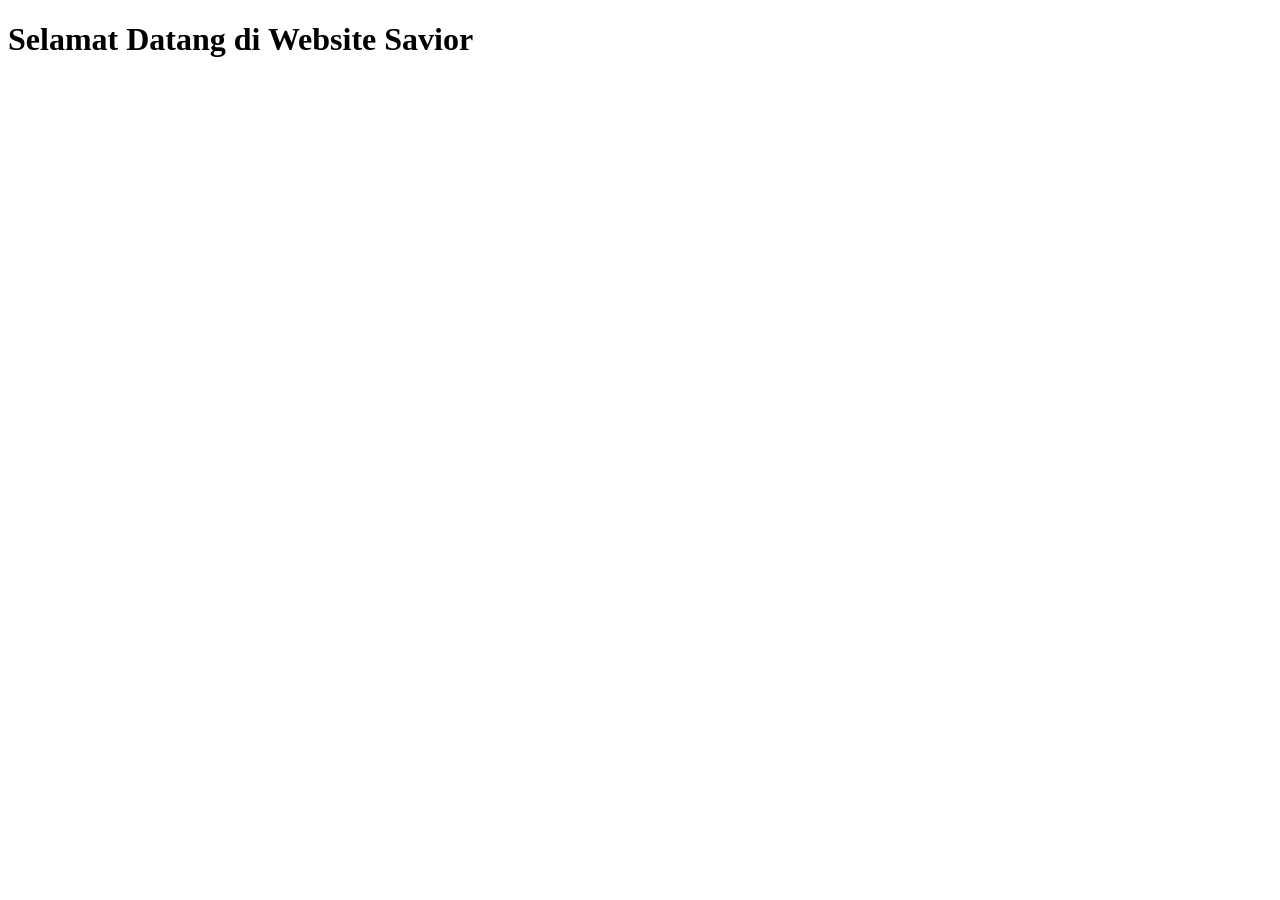
==== index.html @ 06c9cd60 "Add HTML content" ====
<!DOCTYPE html>
<html lang="id">
<head>
    <meta charset="UTF-8">
    <meta name="viewport" content="width=device-width, initial-scale=1.0">
    <title>Website Savior</title>
</head>
<body>

    <h1>Selamat Datang di Website Savior</h1>

</body>
</html>
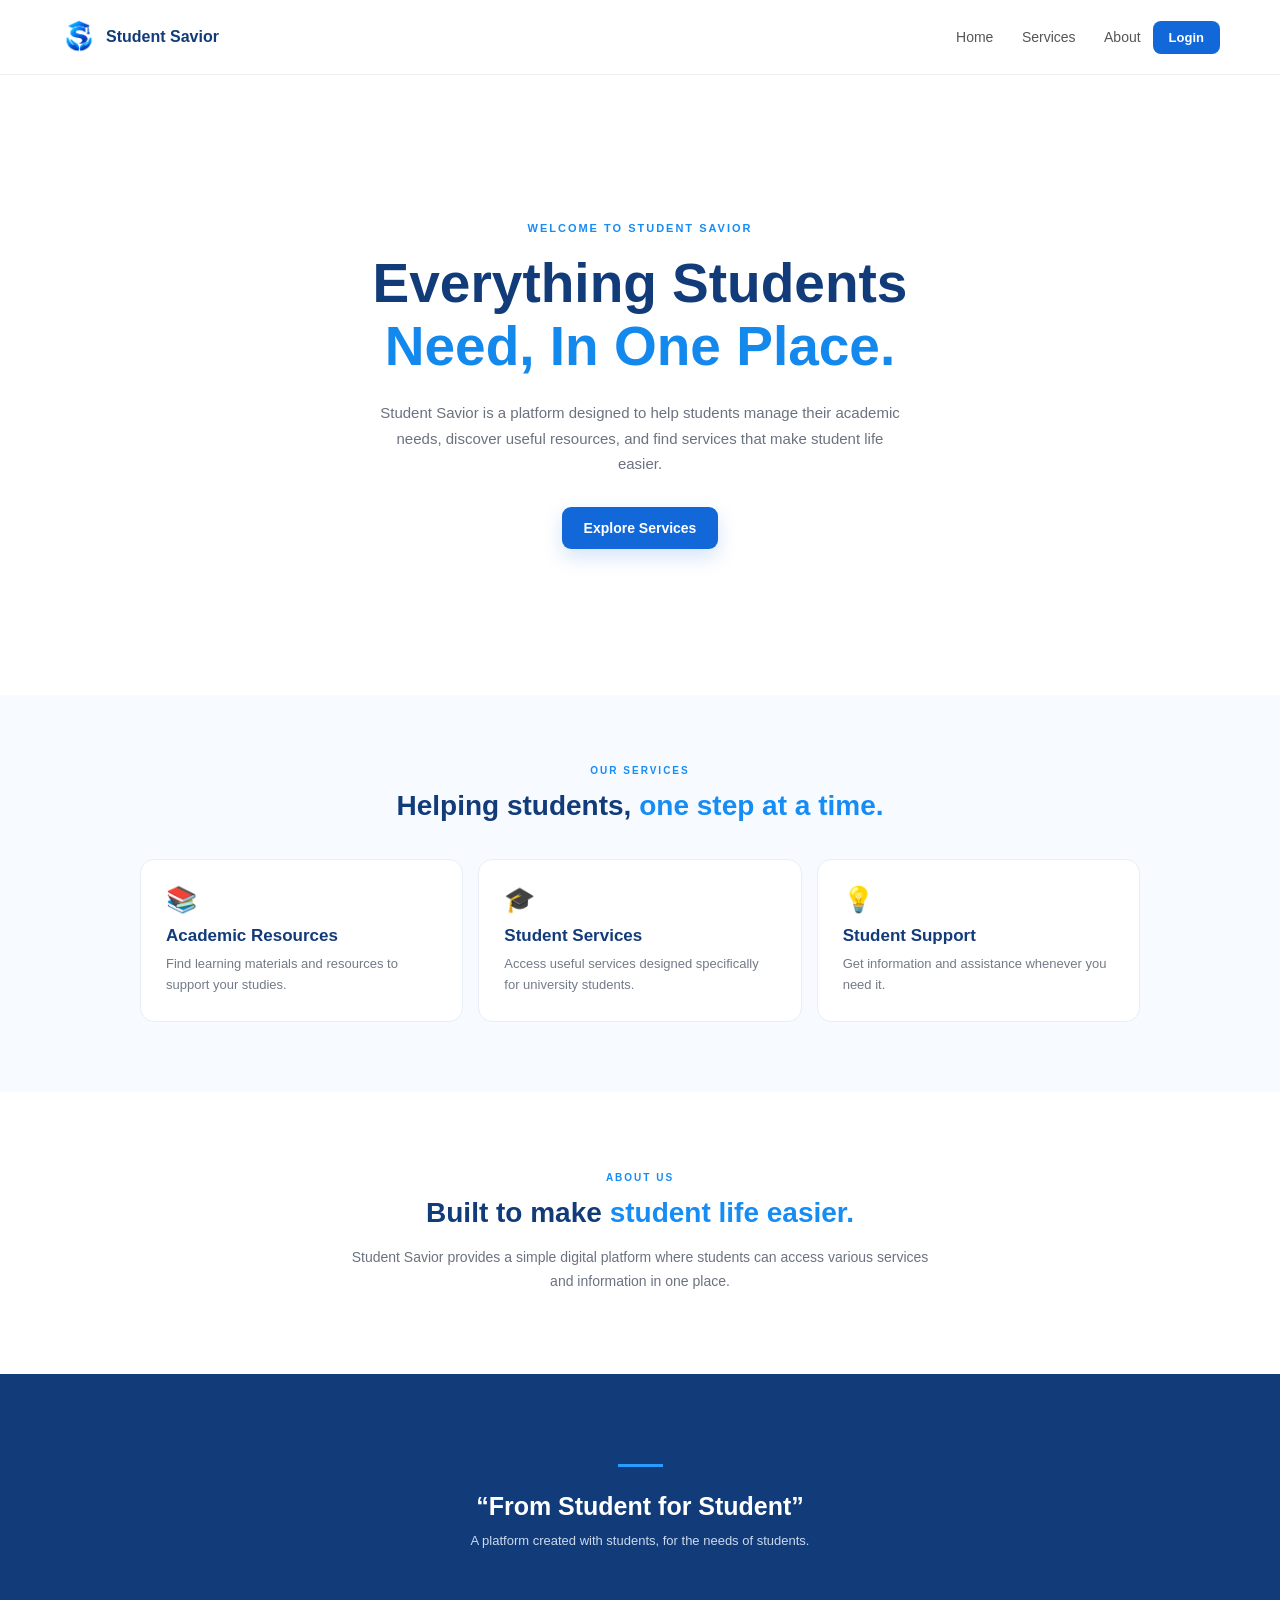
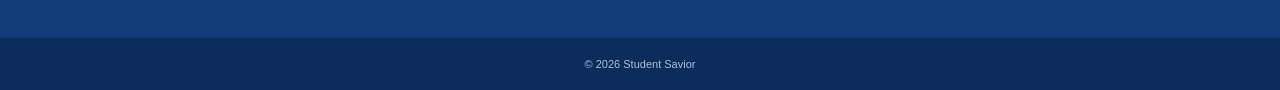
==== commit 0d8604e9: "Update project" ====
--- a/index.html
+++ b/index.html
@@ -1,13 +1,152 @@
 <!DOCTYPE html>
-<html lang="id">
+<html lang="en">
 <head>
     <meta charset="UTF-8">
     <meta name="viewport" content="width=device-width, initial-scale=1.0">
-    <title>Website Savior</title>
+
+    <title>Student Savior</title>
+
+    <link rel="stylesheet" href="style.css">
 </head>
+
 <body>
 
-    <h1>Selamat Datang di Website Savior</h1>
+    <!-- NAVBAR -->
+    <header class="navbar">
+
+        <div class="brand">
+            <img src="logo.png" alt="Student Savior Logo">
+            <span>Student Savior</span>
+        </div>
+
+        <nav>
+            <a href="#home">Home</a>
+            <a href="#services">Services</a>
+            <a href="#about">About</a>
+        </nav>
+
+        <a href="#" class="login-btn">Login</a>
+
+    </header>
+
+
+    <!-- HERO SECTION -->
+    <main id="home">
+
+        <section class="hero">
+
+            <div class="hero-content">
+
+                <p class="small-title">WELCOME TO STUDENT SAVIOR</p>
+
+                <h1>
+                    Everything Students
+                    <span>Need, In One Place.</span>
+                </h1>
+
+                <p class="description">
+                    Student Savior is a platform designed to help students
+                    manage their academic needs, discover useful resources,
+                    and find services that make student life easier.
+                </p>
+
+                <a href="#services" class="explore-btn">
+                    Explore Services
+                </a>
+
+            </div>
+
+        </section>
+
+
+        <!-- SERVICES -->
+        <section id="services" class="services">
+
+            <p class="section-label">OUR SERVICES</p>
+
+            <h2>
+                Helping students,
+                <span>one step at a time.</span>
+            </h2>
+
+            <div class="service-list">
+
+                <div class="service-card">
+                    <div class="icon">📚</div>
+                    <h3>Academic Resources</h3>
+                    <p>
+                        Find learning materials and resources
+                        to support your studies.
+                    </p>
+                </div>
+
+                <div class="service-card">
+                    <div class="icon">🎓</div>
+                    <h3>Student Services</h3>
+                    <p>
+                        Access useful services designed
+                        specifically for university students.
+                    </p>
+                </div>
+
+                <div class="service-card">
+                    <div class="icon">💡</div>
+                    <h3>Student Support</h3>
+                    <p>
+                        Get information and assistance
+                        whenever you need it.
+                    </p>
+                </div>
+
+            </div>
+
+        </section>
+
+
+        <!-- ABOUT -->
+        <section id="about" class="about">
+
+            <p class="section-label">ABOUT US</p>
+
+            <h2>
+                Built to make
+                <span>student life easier.</span>
+            </h2>
+
+            <p>
+                Student Savior provides a simple digital platform
+                where students can access various services and
+                information in one place.
+            </p>
+
+        </section>
+
+
+        <!-- QUOTE -->
+        <section class="quote">
+
+            <div class="quote-line"></div>
+
+            <h2>
+                “From Student for Student”
+            </h2>
+
+            <p>
+                A platform created with students,
+                for the needs of students.
+            </p>
+
+        </section>
+
+    </main>
+
+
+    <!-- FOOTER -->
+    <footer>
+
+        <p>© 2026 Student Savior</p>
+
+    </footer>
 
 </body>
 </html>
--- a/style.css
+++ b/style.css
@@ -0,0 +1,435 @@
+/* =========================
+   BASIC
+========================= */
+
+* {
+    margin: 0;
+    padding: 0;
+    box-sizing: border-box;
+}
+
+html {
+    scroll-behavior: smooth;
+}
+
+body {
+    font-family: Arial, Helvetica, sans-serif;
+    background: #ffffff;
+    color: #123b7a;
+}
+
+
+/* =========================
+   NAVBAR
+========================= */
+
+.navbar {
+    width: 100%;
+    height: 75px;
+
+    display: flex;
+    align-items: center;
+
+    padding: 0 20px;
+
+    border-bottom: 1px solid #eeeeee;
+
+    background: white;
+
+    position: sticky;
+    top: 0;
+    z-index: 100;
+}
+
+
+/* LOGO */
+
+.brand {
+    display: flex;
+    align-items: center;
+
+    gap: 8px;
+
+    flex: 1;
+}
+
+.brand img {
+    width: 38px;
+    height: 38px;
+
+    object-fit: contain;
+}
+
+.brand span {
+    font-size: 15px;
+    font-weight: 700;
+
+    color: #123b7a;
+
+    white-space: nowrap;
+}
+
+
+/* NAVIGATION */
+
+nav {
+    display: none;
+}
+
+nav a {
+    text-decoration: none;
+
+    color: #555;
+
+    font-size: 14px;
+
+    margin: 0 12px;
+
+    transition: 0.3s;
+}
+
+nav a:hover {
+    color: #087ff5;
+}
+
+
+/* LOGIN */
+
+.login-btn {
+    text-decoration: none;
+
+    background: #1268d9;
+
+    color: white;
+
+    padding: 9px 16px;
+
+    border-radius: 8px;
+
+    font-size: 13px;
+    font-weight: 600;
+
+    transition: 0.3s;
+}
+
+.login-btn:hover {
+    background: #0c54b5;
+}
+
+
+/* =========================
+   HERO
+========================= */
+
+.hero {
+    min-height: 620px;
+
+    display: flex;
+    align-items: center;
+    justify-content: center;
+
+    text-align: center;
+
+    padding: 70px 25px;
+}
+
+.hero-content {
+    max-width: 650px;
+}
+
+
+/* SMALL TITLE */
+
+.small-title {
+    font-size: 11px;
+
+    letter-spacing: 2px;
+
+    font-weight: 700;
+
+    color: #168cf5;
+
+    margin-bottom: 18px;
+}
+
+
+/* MAIN TITLE */
+
+.hero h1 {
+    font-size: 40px;
+
+    line-height: 1.15;
+
+    color: #123b7a;
+
+    margin-bottom: 22px;
+}
+
+.hero h1 span {
+    display: block;
+
+    color: #1388ed;
+}
+
+
+/* DESCRIPTION */
+
+.description {
+    color: #6b7280;
+
+    font-size: 15px;
+
+    line-height: 1.7;
+
+    max-width: 520px;
+
+    margin: auto;
+
+    margin-bottom: 30px;
+}
+
+
+/* BUTTON */
+
+.explore-btn {
+    display: inline-block;
+
+    text-decoration: none;
+
+    background: #1268d9;
+
+    color: white;
+
+    padding: 13px 22px;
+
+    border-radius: 9px;
+
+    font-size: 14px;
+
+    font-weight: 600;
+
+    box-shadow: 0 8px 20px rgba(18, 104, 217, 0.18);
+
+    transition: 0.3s;
+}
+
+.explore-btn:hover {
+    transform: translateY(-2px);
+
+    background: #0c54b5;
+}
+
+
+/* =========================
+   SERVICES
+========================= */
+
+.services {
+    background: #f7faff;
+
+    padding: 70px 25px;
+
+    text-align: center;
+}
+
+.section-label {
+    font-size: 10px;
+
+    letter-spacing: 2px;
+
+    font-weight: bold;
+
+    color: #168cf5;
+
+    margin-bottom: 12px;
+}
+
+.services h2,
+.about h2 {
+    font-size: 28px;
+
+    line-height: 1.3;
+
+    color: #123b7a;
+
+    margin-bottom: 35px;
+}
+
+.services h2 span,
+.about h2 span {
+    color: #168cf5;
+}
+
+
+/* SERVICE CARD */
+
+.service-list {
+    display: flex;
+
+    flex-direction: column;
+
+    gap: 15px;
+
+    max-width: 500px;
+
+    margin: auto;
+}
+
+.service-card {
+    background: white;
+
+    padding: 25px;
+
+    border-radius: 14px;
+
+    text-align: left;
+
+    border: 1px solid #e8eef7;
+
+    transition: 0.3s;
+}
+
+.service-card:hover {
+    transform: translateY(-3px);
+
+    box-shadow: 0 10px 25px rgba(0, 60, 130, 0.08);
+}
+
+.icon {
+    font-size: 25px;
+
+    margin-bottom: 12px;
+}
+
+.service-card h3 {
+    font-size: 17px;
+
+    color: #123b7a;
+
+    margin-bottom: 8px;
+}
+
+.service-card p {
+    font-size: 13px;
+
+    line-height: 1.6;
+
+    color: #737b88;
+}
+
+
+/* =========================
+   ABOUT
+========================= */
+
+.about {
+    padding: 80px 30px;
+
+    text-align: center;
+
+    max-width: 650px;
+
+    margin: auto;
+}
+
+.about h2 {
+    margin-bottom: 15px;
+}
+
+.about > p:last-child {
+    color: #6b7280;
+
+    font-size: 14px;
+
+    line-height: 1.7;
+}
+
+
+/* =========================
+   QUOTE
+========================= */
+
+.quote {
+    padding: 90px 25px;
+
+    text-align: center;
+
+    background: #123b7a;
+
+    color: white;
+}
+
+.quote-line {
+    width: 45px;
+    height: 3px;
+
+    background: #2b9cff;
+
+    margin: 0 auto 25px;
+}
+
+.quote h2 {
+    font-size: 25px;
+
+    font-weight: 600;
+
+    margin-bottom: 12px;
+}
+
+.quote p {
+    font-size: 13px;
+
+    color: #cbd9ec;
+}
+
+
+/* =========================
+   FOOTER
+========================= */
+
+footer {
+    text-align: center;
+
+    padding: 20px;
+
+    background: #0c2d5c;
+
+    color: #aebfd7;
+
+    font-size: 11px;
+}
+
+
+/* =========================
+   DESKTOP
+========================= */
+
+@media (min-width: 768px) {
+
+    .navbar {
+        padding: 0 60px;
+    }
+
+    nav {
+        display: block;
+    }
+
+    .brand span {
+        font-size: 16px;
+    }
+
+    .hero h1 {
+        font-size: 55px;
+    }
+
+    .service-list {
+        flex-direction: row;
+
+        max-width: 1000px;
+    }
+
+    .service-card {
+        flex: 1;
+    }
+
+}
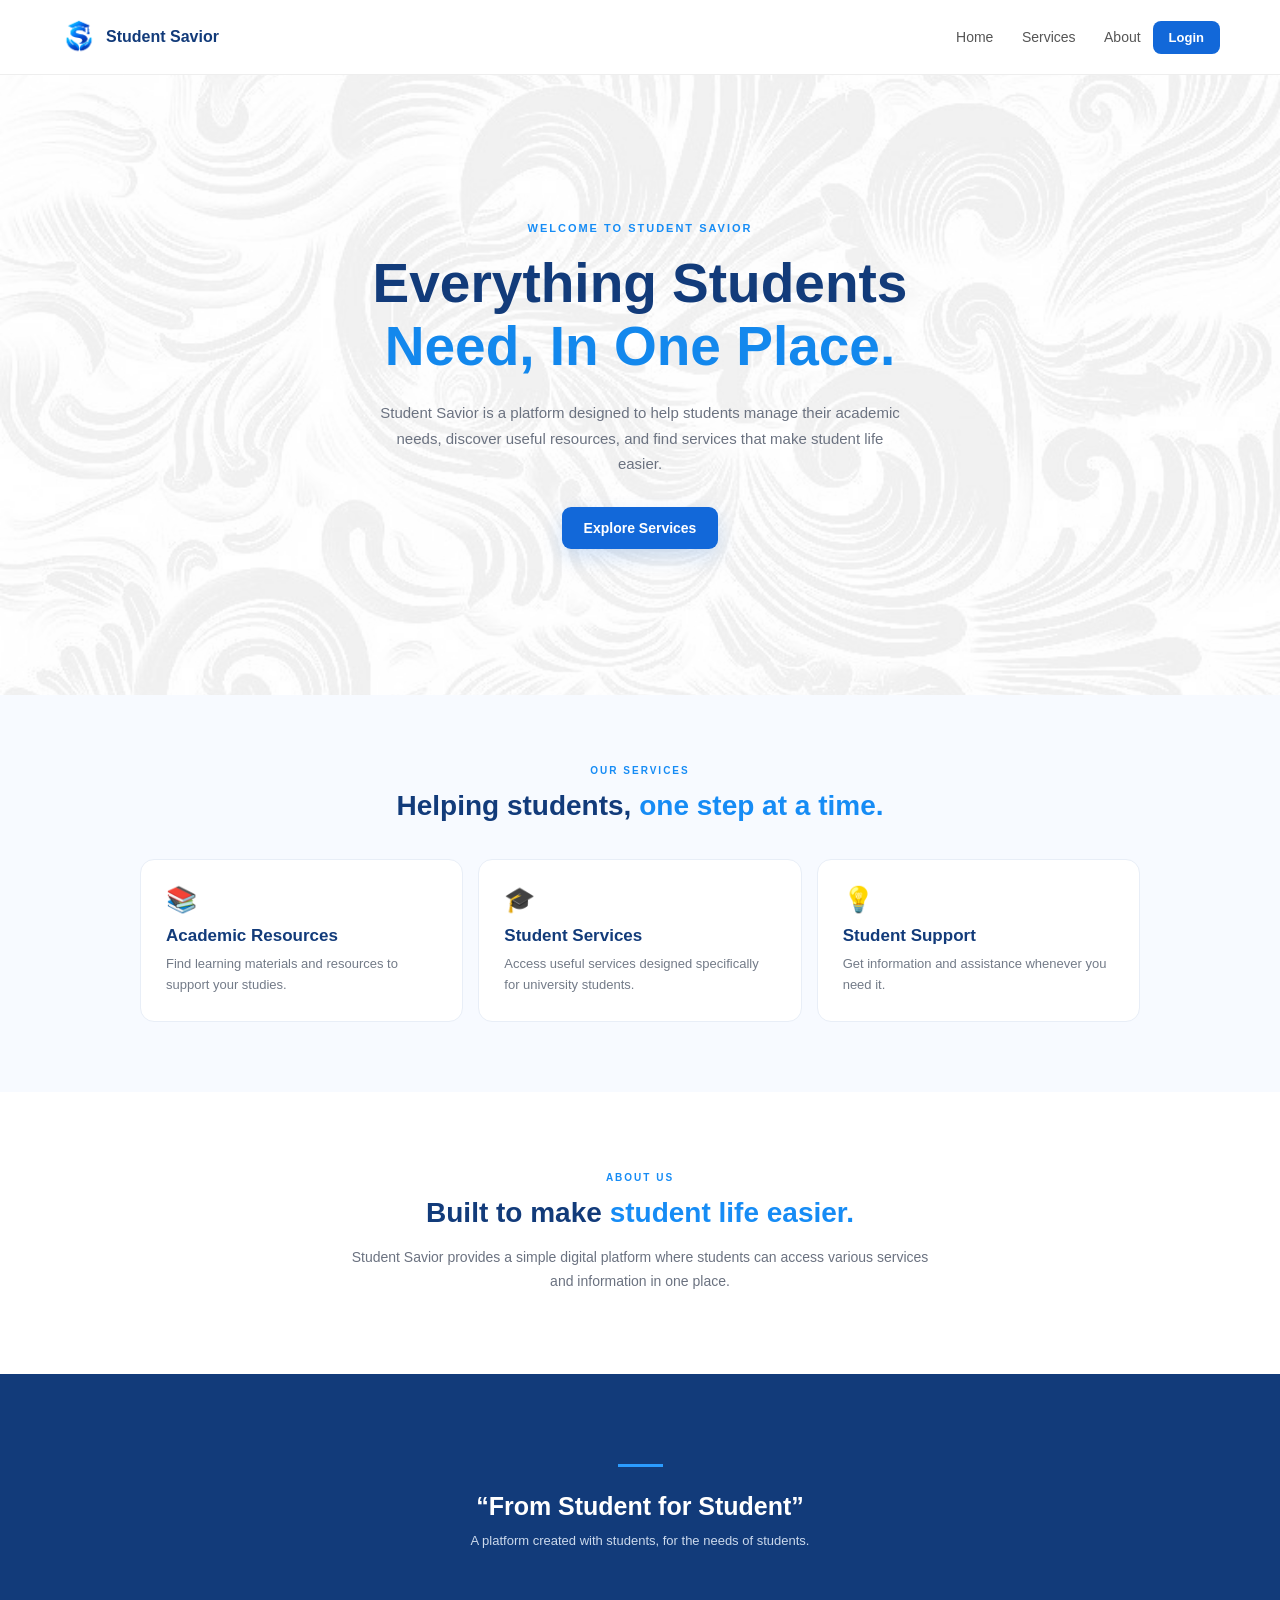
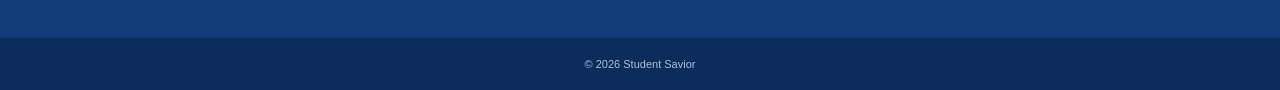
==== commit d08c3f7b: "Update project" ====
--- a/index.html
+++ b/index.html
@@ -6,7 +6,7 @@
 
     <title>Student Savior</title>
 
-    <link rel="stylesheet" href="style.css">
+    <link rel="stylesheet" href="style-responsive.css">
 </head>
 
 <body>
--- a/style-responsive.css
+++ b/style-responsive.css
@@ -0,0 +1,507 @@
+/* =========================
+   BASIC
+========================= */
+
+* {
+    margin: 0;
+    padding: 0;
+    box-sizing: border-box;
+}
+
+html {
+    scroll-behavior: smooth;
+}
+
+body {
+    font-family: Arial, Helvetica, sans-serif;
+    background: #ffffff;
+    color: #123b7a;
+}
+
+
+/* =========================
+   NAVBAR
+========================= */
+
+.navbar {
+    width: 100%;
+    height: 75px;
+
+    display: flex;
+    align-items: center;
+
+    padding: 0 20px;
+
+    border-bottom: 1px solid #eeeeee;
+
+    background: white;
+
+    position: sticky;
+    top: 0;
+    z-index: 100;
+}
+
+
+/* LOGO */
+
+.brand {
+    display: flex;
+    align-items: center;
+
+    gap: 8px;
+
+    flex: 1;
+}
+
+.brand img {
+    width: 38px;
+    height: 38px;
+
+    object-fit: contain;
+}
+
+.brand span {
+    font-size: 15px;
+    font-weight: 700;
+
+    color: #123b7a;
+
+    white-space: nowrap;
+}
+
+
+/* NAVIGATION */
+
+nav {
+    display: none;
+}
+
+nav a {
+    text-decoration: none;
+
+    color: #555;
+
+    font-size: 14px;
+
+    margin: 0 12px;
+
+    transition: 0.3s;
+}
+
+nav a:hover {
+    color: #087ff5;
+}
+
+
+/* LOGIN */
+
+.login-btn {
+    text-decoration: none;
+
+    background: #1268d9;
+
+    color: white;
+
+    padding: 9px 16px;
+
+    border-radius: 8px;
+
+    font-size: 13px;
+    font-weight: 600;
+
+    transition: 0.3s;
+}
+
+.login-btn:hover {
+    background: #0c54b5;
+}
+
+
+/* =========================
+   HERO
+========================= */
+
+.hero {
+    min-height: 620px;
+
+    display: flex;
+    align-items: center;
+    justify-content: center;
+
+    text-align: center;
+
+    padding: 70px 25px;
+
+    /* BACKGROUND FOTO */
+    background-image: url("background.jpg");
+    background-size: cover;
+    background-position: center;
+    background-repeat: no-repeat;
+
+    /* Untuk overlay */
+    position: relative;
+}
+
+/* Overlay putih agar tulisan tetap mudah dibaca */
+.hero::before {
+    content: "";
+
+    position: absolute;
+    inset: 0;
+
+    background: rgba(255, 255, 255, 0.70);
+}
+
+/* Konten berada di atas background */
+.hero-content {
+    max-width: 650px;
+
+    position: relative;
+    z-index: 1;
+}
+
+
+/* SMALL TITLE */
+
+.small-title {
+    font-size: 11px;
+
+    letter-spacing: 2px;
+
+    font-weight: 700;
+
+    color: #168cf5;
+
+    margin-bottom: 18px;
+}
+
+
+/* MAIN TITLE */
+
+.hero h1 {
+    font-size: 40px;
+
+    line-height: 1.15;
+
+    color: #123b7a;
+
+    margin-bottom: 22px;
+}
+
+.hero h1 span {
+    display: block;
+
+    color: #1388ed;
+}
+
+
+/* DESCRIPTION */
+
+.description {
+    color: #6b7280;
+
+    font-size: 15px;
+
+    line-height: 1.7;
+
+    max-width: 520px;
+
+    margin: auto;
+
+    margin-bottom: 30px;
+}
+
+
+/* BUTTON */
+
+.explore-btn {
+    display: inline-block;
+
+    text-decoration: none;
+
+    background: #1268d9;
+
+    color: white;
+
+    padding: 13px 22px;
+
+    border-radius: 9px;
+
+    font-size: 14px;
+
+    font-weight: 600;
+
+    box-shadow: 0 8px 20px rgba(18, 104, 217, 0.18);
+
+    transition: 0.3s;
+}
+
+.explore-btn:hover {
+    transform: translateY(-2px);
+
+    background: #0c54b5;
+}
+
+
+/* =========================
+   SERVICES
+========================= */
+
+.services {
+    background: #f7faff;
+
+    padding: 70px 25px;
+
+    text-align: center;
+}
+
+.section-label {
+    font-size: 10px;
+
+    letter-spacing: 2px;
+
+    font-weight: bold;
+
+    color: #168cf5;
+
+    margin-bottom: 12px;
+}
+
+.services h2,
+.about h2 {
+    font-size: 28px;
+
+    line-height: 1.3;
+
+    color: #123b7a;
+
+    margin-bottom: 35px;
+}
+
+.services h2 span,
+.about h2 span {
+    color: #168cf5;
+}
+
+
+/* SERVICE CARD */
+
+.service-list {
+    display: flex;
+
+    flex-direction: column;
+
+    gap: 15px;
+
+    max-width: 500px;
+
+    margin: auto;
+}
+
+.service-card {
+    background: white;
+
+    padding: 25px;
+
+    border-radius: 14px;
+
+    text-align: left;
+
+    border: 1px solid #e8eef7;
+
+    transition: 0.3s;
+}
+
+.service-card:hover {
+    transform: translateY(-3px);
+
+    box-shadow: 0 10px 25px rgba(0, 60, 130, 0.08);
+}
+
+.icon {
+    font-size: 25px;
+
+    margin-bottom: 12px;
+}
+
+.service-card h3 {
+    font-size: 17px;
+
+    color: #123b7a;
+
+    margin-bottom: 8px;
+}
+
+.service-card p {
+    font-size: 13px;
+
+    line-height: 1.6;
+
+    color: #737b88;
+}
+
+
+/* =========================
+   ABOUT
+========================= */
+
+.about {
+    padding: 80px 30px;
+
+    text-align: center;
+
+    max-width: 650px;
+
+    margin: auto;
+}
+
+.about h2 {
+    margin-bottom: 15px;
+}
+
+.about > p:last-child {
+    color: #6b7280;
+
+    font-size: 14px;
+
+    line-height: 1.7;
+}
+
+
+/* =========================
+   QUOTE
+========================= */
+
+.quote {
+    padding: 90px 25px;
+
+    text-align: center;
+
+    background: #123b7a;
+
+    color: white;
+}
+
+.quote-line {
+    width: 45px;
+    height: 3px;
+
+    background: #2b9cff;
+
+    margin: 0 auto 25px;
+}
+
+.quote h2 {
+    font-size: 25px;
+
+    font-weight: 600;
+
+    margin-bottom: 12px;
+}
+
+.quote p {
+    font-size: 13px;
+
+    color: #cbd9ec;
+}
+
+
+/* =========================
+   FOOTER
+========================= */
+
+footer {
+    text-align: center;
+
+    padding: 20px;
+
+    background: #0c2d5c;
+
+    color: #aebfd7;
+
+    font-size: 11px;
+}
+
+
+/* =========================
+   DESKTOP
+========================= */
+
+@media (min-width: 768px) {
+
+    .navbar {
+        padding: 0 60px;
+    }
+
+    nav {
+        display: block;
+    }
+
+    .brand span {
+        font-size: 16px;
+    }
+
+    .hero h1 {
+        font-size: 55px;
+    }
+
+    .service-list {
+        flex-direction: row;
+
+        max-width: 1000px;
+    }
+
+    .service-card {
+        flex: 1;
+    }
+
+}
+
+/* =========================
+   MOBILE
+========================= */
+
+@media (max-width: 767px) {
+
+    .navbar {
+        height: 68px;
+        padding: 0 16px;
+    }
+
+    .brand img {
+        width: 34px;
+        height: 34px;
+    }
+
+    .brand span {
+        font-size: 14px;
+    }
+
+    .hero {
+        min-height: 600px;
+        padding: 60px 20px;
+
+        background-position: center;
+    }
+
+    .hero h1 {
+        font-size: clamp(32px, 9vw, 42px);
+    }
+
+    .description {
+        font-size: 14px;
+        line-height: 1.6;
+    }
+
+    .explore-btn {
+        padding: 12px 20px;
+    }
+
+    .service-card {
+        padding: 21px;
+    }
+
+    .quote h2 {
+        font-size: clamp(21px, 6vw, 26px);
+    }
+}
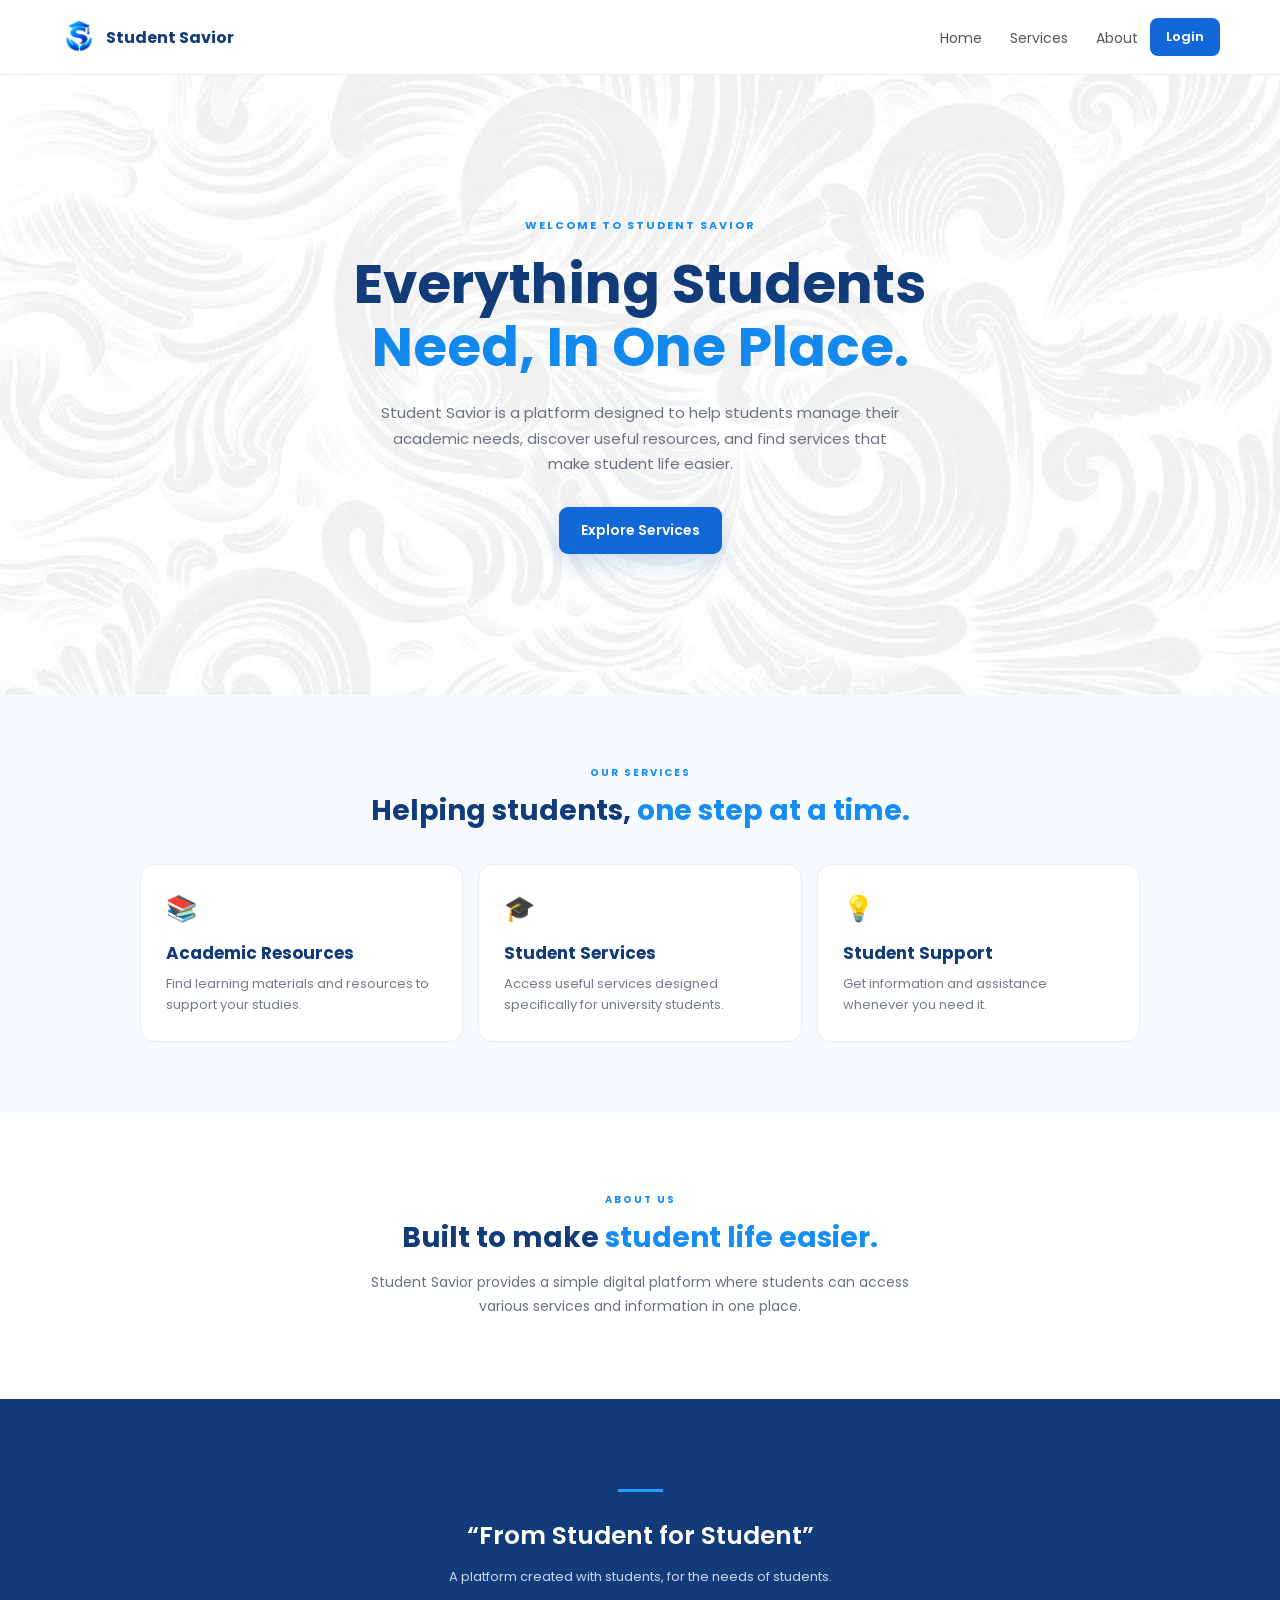
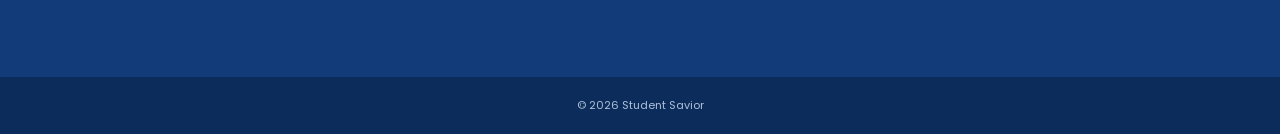
==== commit 68eb60f1: "Update project" ====
--- a/index.html
+++ b/index.html
@@ -5,6 +5,11 @@
     <meta name="viewport" content="width=device-width, initial-scale=1.0">
 
     <title>Student Savior</title>
+
+    <link rel="preconnect" href="https://fonts.googleapis.com">
+    <link rel="preconnect" href="https://fonts.gstatic.com" crossorigin>
+
+    <link href="https://fonts.googleapis.com/css2?family=Poppins:wght@400;500;600;700&display=swap" rel="stylesheet">
 
     <link rel="stylesheet" href="style-responsive.css">
 </head>
--- a/style-responsive.css
+++ b/style-responsive.css
@@ -13,7 +13,7 @@
 }
 
 body {
-    font-family: Arial, Helvetica, sans-serif;
+    font-family: 'Poppins', Arial;
     background: #ffffff;
     color: #123b7a;
 }
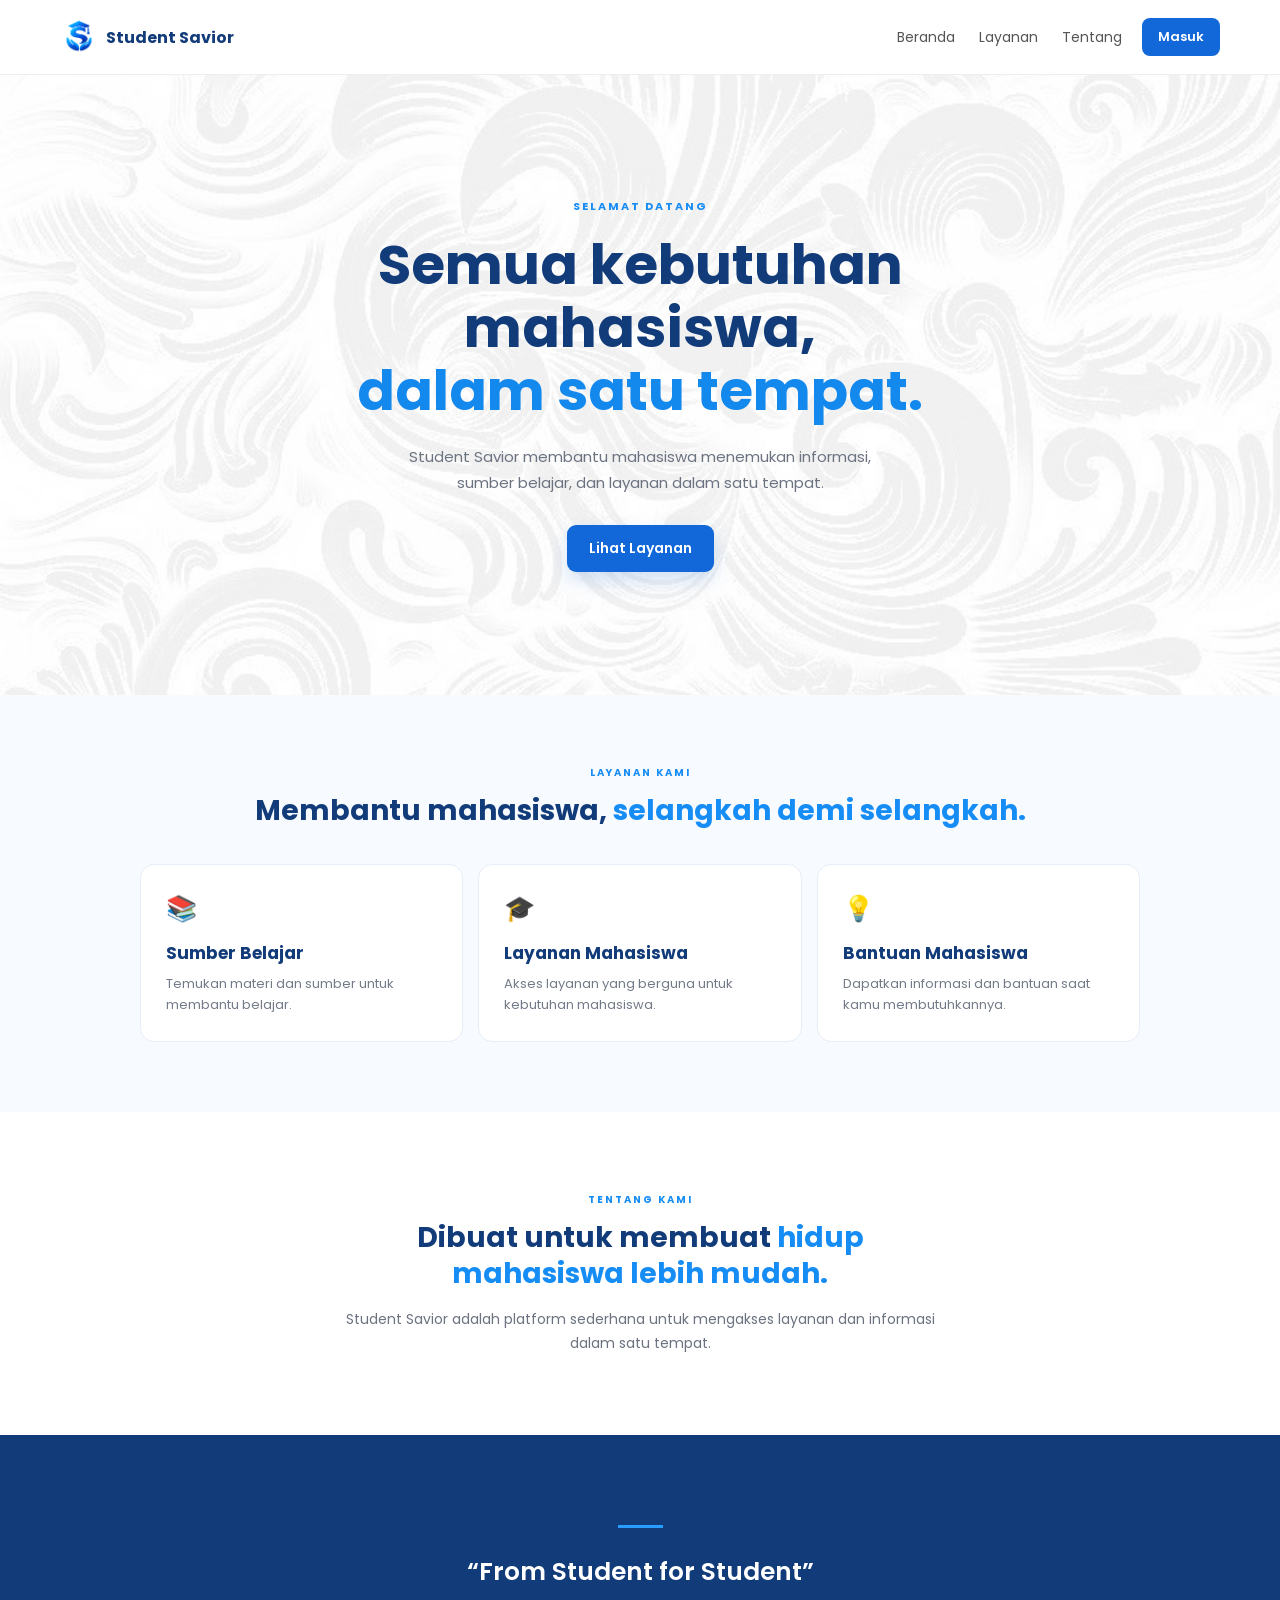
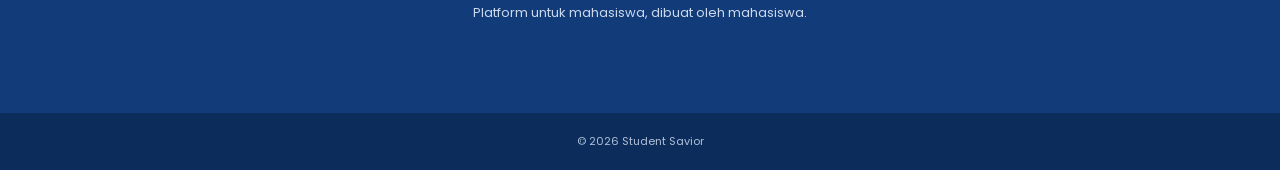
==== commit 703b98fe: "Update project" ====
--- a/index.html
+++ b/index.html
@@ -1,5 +1,5 @@
 <!DOCTYPE html>
-<html lang="en">
+<html lang="id">
 <head>
     <meta charset="UTF-8">
     <meta name="viewport" content="width=device-width, initial-scale=1.0">
@@ -11,7 +11,7 @@
 
     <link href="https://fonts.googleapis.com/css2?family=Poppins:wght@400;500;600;700&display=swap" rel="stylesheet">
 
-    <link rel="stylesheet" href="style-responsive.css">
+    <link rel="stylesheet" href="style.css">
 </head>
 
 <body>
@@ -24,13 +24,18 @@
             <span>Student Savior</span>
         </div>
 
-        <nav>
-            <a href="#home">Home</a>
-            <a href="#services">Services</a>
-            <a href="#about">About</a>
+        <button class="menu-btn" aria-label="Buka menu" aria-expanded="false">
+            <span></span>
+            <span></span>
+            <span></span>
+        </button>
+
+        <nav id="nav-menu">
+            <a href="#home">Beranda</a>
+            <a href="#services">Layanan</a>
+            <a href="#about">Tentang</a>
+            <a href="#" class="login-btn">Masuk</a>
         </nav>
-
-        <a href="#" class="login-btn">Login</a>
 
     </header>
 
@@ -42,21 +47,21 @@
 
             <div class="hero-content">
 
-                <p class="small-title">WELCOME TO STUDENT SAVIOR</p>
+                <p class="small-title">SELAMAT DATANG</p>
 
                 <h1>
-                    Everything Students
-                    <span>Need, In One Place.</span>
+                    Semua kebutuhan mahasiswa,
+                    <span>dalam satu tempat.</span>
                 </h1>
 
                 <p class="description">
-                    Student Savior is a platform designed to help students
-                    manage their academic needs, discover useful resources,
-                    and find services that make student life easier.
+                    Student Savior membantu mahasiswa
+                    menemukan informasi, sumber belajar,
+                    dan layanan dalam satu tempat.
                 </p>
 
                 <a href="#services" class="explore-btn">
-                    Explore Services
+                    Lihat Layanan
                 </a>
 
             </div>
@@ -67,39 +72,39 @@
         <!-- SERVICES -->
         <section id="services" class="services">
 
-            <p class="section-label">OUR SERVICES</p>
+            <p class="section-label">LAYANAN KAMI</p>
 
             <h2>
-                Helping students,
-                <span>one step at a time.</span>
+                Membantu mahasiswa,
+                <span>selangkah demi selangkah.</span>
             </h2>
 
             <div class="service-list">
 
                 <div class="service-card">
                     <div class="icon">📚</div>
-                    <h3>Academic Resources</h3>
+                    <h3>Sumber Belajar</h3>
                     <p>
-                        Find learning materials and resources
-                        to support your studies.
+                        Temukan materi dan sumber
+                        untuk membantu belajar.
                     </p>
                 </div>
 
                 <div class="service-card">
                     <div class="icon">🎓</div>
-                    <h3>Student Services</h3>
+                    <h3>Layanan Mahasiswa</h3>
                     <p>
-                        Access useful services designed
-                        specifically for university students.
+                        Akses layanan yang berguna
+                        untuk kebutuhan mahasiswa.
                     </p>
                 </div>
 
                 <div class="service-card">
                     <div class="icon">💡</div>
-                    <h3>Student Support</h3>
+                    <h3>Bantuan Mahasiswa</h3>
                     <p>
-                        Get information and assistance
-                        whenever you need it.
+                        Dapatkan informasi dan bantuan
+                        saat kamu membutuhkannya.
                     </p>
                 </div>
 
@@ -111,17 +116,17 @@
         <!-- ABOUT -->
         <section id="about" class="about">
 
-            <p class="section-label">ABOUT US</p>
+            <p class="section-label">TENTANG KAMI</p>
 
             <h2>
-                Built to make
-                <span>student life easier.</span>
+                Dibuat untuk membuat
+                <span>hidup mahasiswa lebih mudah.</span>
             </h2>
 
             <p>
-                Student Savior provides a simple digital platform
-                where students can access various services and
-                information in one place.
+                Student Savior adalah platform sederhana
+                untuk mengakses layanan dan informasi
+                dalam satu tempat.
             </p>
 
         </section>
@@ -137,8 +142,8 @@
             </h2>
 
             <p>
-                A platform created with students,
-                for the needs of students.
+                Platform untuk mahasiswa,
+                dibuat oleh mahasiswa.
             </p>
 
         </section>
@@ -153,5 +158,22 @@
 
     </footer>
 
+    <script>
+        const menuBtn = document.querySelector('.menu-btn');
+        const navMenu = document.querySelector('#nav-menu');
+
+        menuBtn.addEventListener('click', () => {
+            const isOpen = navMenu.classList.toggle('show');
+            menuBtn.setAttribute('aria-expanded', isOpen);
+        });
+
+        navMenu.querySelectorAll('a').forEach(link => {
+            link.addEventListener('click', () => {
+                navMenu.classList.remove('show');
+                menuBtn.setAttribute('aria-expanded', 'false');
+            });
+        });
+    </script>
+
 </body>
 </html>
--- a/style.css
+++ b/style.css
@@ -0,0 +1,626 @@
+/* =========================
+   BASIC
+========================= */
+
+* {
+    margin: 0;
+    padding: 0;
+    box-sizing: border-box;
+}
+
+html {
+    scroll-behavior: smooth;
+}
+
+body {
+    font-family: 'Poppins', sans-serif;
+    background: #ffffff;
+    color: #123b7a;
+}
+
+
+/* =========================
+   NAVBAR
+========================= */
+
+/* HAMBURGER MENU */
+.menu-btn {
+    display: none;
+    border: none;
+    background: transparent;
+    cursor: pointer;
+    padding: 6px;
+}
+
+.menu-btn span {
+    display: block;
+    width: 24px;
+    height: 2px;
+    background: #123b7a;
+    margin: 5px 0;
+    border-radius: 2px;
+}
+
+
+
+.navbar {
+    width: 100%;
+    height: 75px;
+
+    display: flex;
+    align-items: center;
+
+    padding: 0 20px;
+
+    border-bottom: 1px solid #eeeeee;
+
+    background: white;
+
+    position: sticky;
+    top: 0;
+    z-index: 100;
+}
+
+
+/* LOGO */
+
+.brand {
+    display: flex;
+    align-items: center;
+
+    gap: 8px;
+
+    flex: 1;
+}
+
+.brand img {
+    width: 38px;
+    height: 38px;
+
+    object-fit: contain;
+}
+
+.brand span {
+    font-size: 15px;
+    font-weight: 700;
+
+    color: #123b7a;
+
+    white-space: nowrap;
+}
+
+
+/* NAVIGATION */
+
+nav {
+    display: none;
+}
+
+nav a {
+    text-decoration: none;
+
+    color: #555;
+
+    font-size: 14px;
+
+    margin: 0 12px;
+
+    transition: 0.3s;
+}
+
+nav a:hover {
+    color: #087ff5;
+}
+
+
+/* LOGIN */
+
+.login-btn {
+    text-decoration: none;
+
+    background: #1268d9;
+
+    color: white;
+
+    padding: 9px 16px;
+
+    border-radius: 8px;
+
+    font-size: 13px;
+    font-weight: 600;
+
+    transition: 0.3s;
+}
+
+.login-btn:hover {
+    background: #0c54b5;
+}
+
+
+/* =========================
+   HERO
+========================= */
+
+.hero {
+    min-height: 620px;
+
+    display: flex;
+    align-items: center;
+    justify-content: center;
+
+    text-align: center;
+
+    padding: 70px 25px;
+
+    /* BACKGROUND FOTO */
+    background-image: url("background.jpg");
+    background-size: cover;
+    background-position: center;
+    background-repeat: no-repeat;
+
+    /* Untuk overlay */
+    position: relative;
+}
+
+/* Overlay putih agar tulisan tetap mudah dibaca */
+.hero::before {
+    content: "";
+
+    position: absolute;
+    inset: 0;
+
+    background: rgba(255, 255, 255, 0.70);
+}
+
+/* Konten berada di atas background */
+.hero-content {
+    max-width: 650px;
+
+    position: relative;
+    z-index: 1;
+}
+
+
+/* SMALL TITLE */
+
+.small-title {
+    font-size: 11px;
+
+    letter-spacing: 2px;
+
+    font-weight: 700;
+
+    color: #168cf5;
+
+    margin-bottom: 18px;
+}
+
+
+/* MAIN TITLE */
+
+.hero h1 {
+    font-size: 40px;
+
+    line-height: 1.15;
+
+    color: #123b7a;
+
+    margin-bottom: 22px;
+}
+
+.hero h1 span {
+    display: block;
+
+    color: #1388ed;
+}
+
+
+/* DESCRIPTION */
+
+.description {
+    color: #6b7280;
+
+    font-size: 15px;
+
+    line-height: 1.7;
+
+    max-width: 520px;
+
+    margin: auto;
+
+    margin-bottom: 30px;
+}
+
+
+/* BUTTON */
+
+.explore-btn {
+    display: inline-block;
+
+    text-decoration: none;
+
+    background: #1268d9;
+
+    color: white;
+
+    padding: 13px 22px;
+
+    border-radius: 9px;
+
+    font-size: 14px;
+
+    font-weight: 600;
+
+    box-shadow: 0 8px 20px rgba(18, 104, 217, 0.18);
+
+    transition: 0.3s;
+}
+
+.explore-btn:hover {
+    transform: translateY(-2px);
+
+    background: #0c54b5;
+}
+
+
+/* =========================
+   SERVICES
+========================= */
+
+.services {
+    background: #f7faff;
+
+    padding: 70px 25px;
+
+    text-align: center;
+}
+
+.section-label {
+    font-size: 10px;
+
+    letter-spacing: 2px;
+
+    font-weight: bold;
+
+    color: #168cf5;
+
+    margin-bottom: 12px;
+}
+
+.services h2,
+.about h2 {
+    font-size: 28px;
+
+    line-height: 1.3;
+
+    color: #123b7a;
+
+    margin-bottom: 35px;
+}
+
+.services h2 span,
+.about h2 span {
+    color: #168cf5;
+}
+
+
+/* SERVICE CARD */
+
+.service-list {
+    display: flex;
+
+    flex-direction: column;
+
+    gap: 15px;
+
+    max-width: 500px;
+
+    margin: auto;
+}
+
+.service-card {
+    background: white;
+
+    padding: 25px;
+
+    border-radius: 14px;
+
+    text-align: left;
+
+    border: 1px solid #e8eef7;
+
+    transition: 0.3s;
+}
+
+.service-card:hover {
+    transform: translateY(-3px);
+
+    box-shadow: 0 10px 25px rgba(0, 60, 130, 0.08);
+}
+
+.icon {
+    font-size: 25px;
+
+    margin-bottom: 12px;
+}
+
+.service-card h3 {
+    font-size: 17px;
+
+    color: #123b7a;
+
+    margin-bottom: 8px;
+}
+
+.service-card p {
+    font-size: 13px;
+
+    line-height: 1.6;
+
+    color: #737b88;
+}
+
+
+/* =========================
+   ABOUT
+========================= */
+
+.about {
+    padding: 80px 30px;
+
+    text-align: center;
+
+    max-width: 650px;
+
+    margin: auto;
+}
+
+.about h2 {
+    margin-bottom: 15px;
+}
+
+.about > p:last-child {
+    color: #6b7280;
+
+    font-size: 14px;
+
+    line-height: 1.7;
+}
+
+
+/* =========================
+   QUOTE
+========================= */
+
+.quote {
+    padding: 90px 25px;
+
+    text-align: center;
+
+    background: #123b7a;
+
+    color: white;
+}
+
+.quote-line {
+    width: 45px;
+    height: 3px;
+
+    background: #2b9cff;
+
+    margin: 0 auto 25px;
+}
+
+.quote h2 {
+    font-size: 25px;
+
+    font-weight: 600;
+
+    margin-bottom: 12px;
+}
+
+.quote p {
+    font-size: 13px;
+
+    color: #cbd9ec;
+}
+
+
+/* =========================
+   FOOTER
+========================= */
+
+footer {
+    text-align: center;
+
+    padding: 20px;
+
+    background: #0c2d5c;
+
+    color: #aebfd7;
+
+    font-size: 11px;
+}
+
+
+/* =========================
+   DESKTOP
+========================= */
+
+@media (min-width: 768px) {
+
+    .navbar {
+        padding: 0 60px;
+    }
+
+
+    .menu-btn {
+        display: none;
+    }
+
+    nav {
+        display: flex;
+        align-items: center;
+    }
+
+    nav .login-btn {
+        display: inline-block;
+        margin-left: 8px;
+        margin-right: 0;
+    }
+
+
+    .brand span {
+        font-size: 16px;
+    }
+
+    .hero h1 {
+        font-size: 55px;
+    }
+
+    .service-list {
+        flex-direction: row;
+
+        max-width: 1000px;
+    }
+
+    .service-card {
+        flex: 1;
+    }
+
+}
+
+/* =========================
+   MOBILE
+========================= */
+
+@media (max-width: 767px) {
+
+    .navbar {
+        height: 68px;
+        padding: 0 16px;
+    }
+
+    .menu-btn {
+        display: block;
+    }
+
+    nav {
+        display: none;
+        position: absolute;
+        top: 68px;
+        left: 16px;
+        right: 16px;
+        background: white;
+        padding: 10px 0;
+        border: 1px solid #eeeeee;
+        border-radius: 10px;
+        box-shadow: 0 8px 20px rgba(0, 0, 0, 0.08);
+    }
+
+    nav.show {
+        display: flex;
+        flex-direction: column;
+    }
+
+    nav a {
+        display: block;
+        margin: 0;
+        padding: 11px 18px;
+        font-size: 14px;
+    }
+
+    nav .login-btn {
+        display: block;
+        margin: 6px 12px;
+        text-align: center;
+    }
+
+
+    .brand img {
+        width: 34px;
+        height: 34px;
+    }
+
+    .brand span {
+        font-size: 14px;
+    }
+
+    .hero {
+        min-height: 600px;
+        padding: 60px 20px;
+
+        background-position: center;
+    }
+
+    .hero h1 {
+        font-size: clamp(32px, 9vw, 42px);
+    }
+
+    .description {
+        font-size: 14px;
+        line-height: 1.6;
+    }
+
+    .explore-btn {
+        padding: 12px 20px;
+    }
+
+    .service-card {
+        padding: 21px;
+    }
+
+    .quote h2 {
+        font-size: clamp(21px, 6vw, 26px);
+    }
+}
+
+/* ===== HAMBURGER FINAL ===== */
+@media (max-width: 767px) {
+    .menu-btn {
+        display: flex !important;
+        flex-direction: column;
+        justify-content: center;
+        align-items: center;
+        width: 42px;
+        height: 42px;
+        border: 0;
+        background: transparent;
+        cursor: pointer;
+        padding: 5px;
+        margin-left: auto;
+        z-index: 1002;
+    }
+
+    .menu-btn span {
+        display: block;
+        width: 24px;
+        height: 3px;
+        margin: 3px 0;
+        background: #123b7a;
+        border-radius: 3px;
+    }
+
+    .navbar nav {
+        display: none !important;
+    }
+
+    .navbar nav.show {
+        display: flex !important;
+        position: absolute;
+        top: 68px;
+        left: 16px;
+        right: 16px;
+        flex-direction: column;
+        background: #fff;
+        border: 1px solid #eeeeee;
+        border-radius: 10px;
+        padding: 8px 0;
+        box-shadow: 0 8px 20px rgba(0,0,0,.08);
+    }
+}
+
+@media (min-width: 768px) {
+    .menu-btn { display: none !important; }
+    .navbar nav { display: flex !important; align-items: center; }
+}
